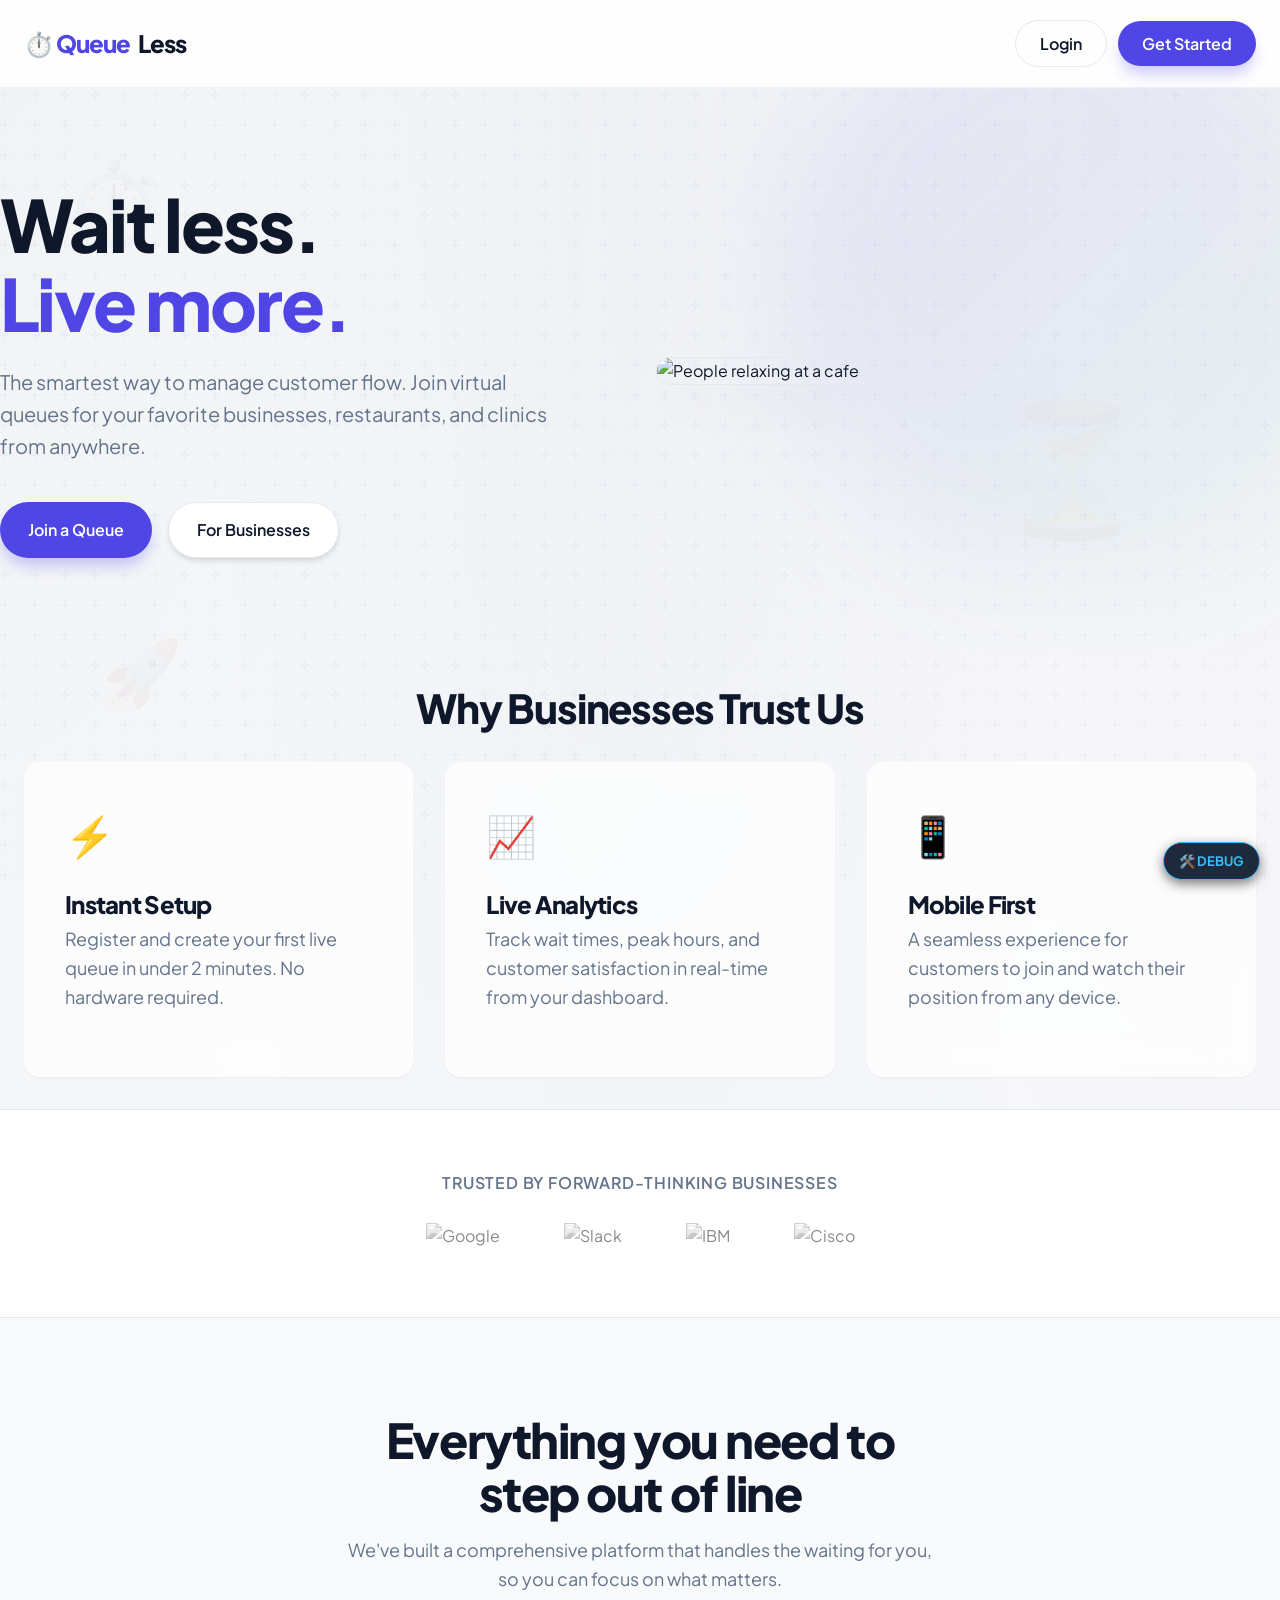
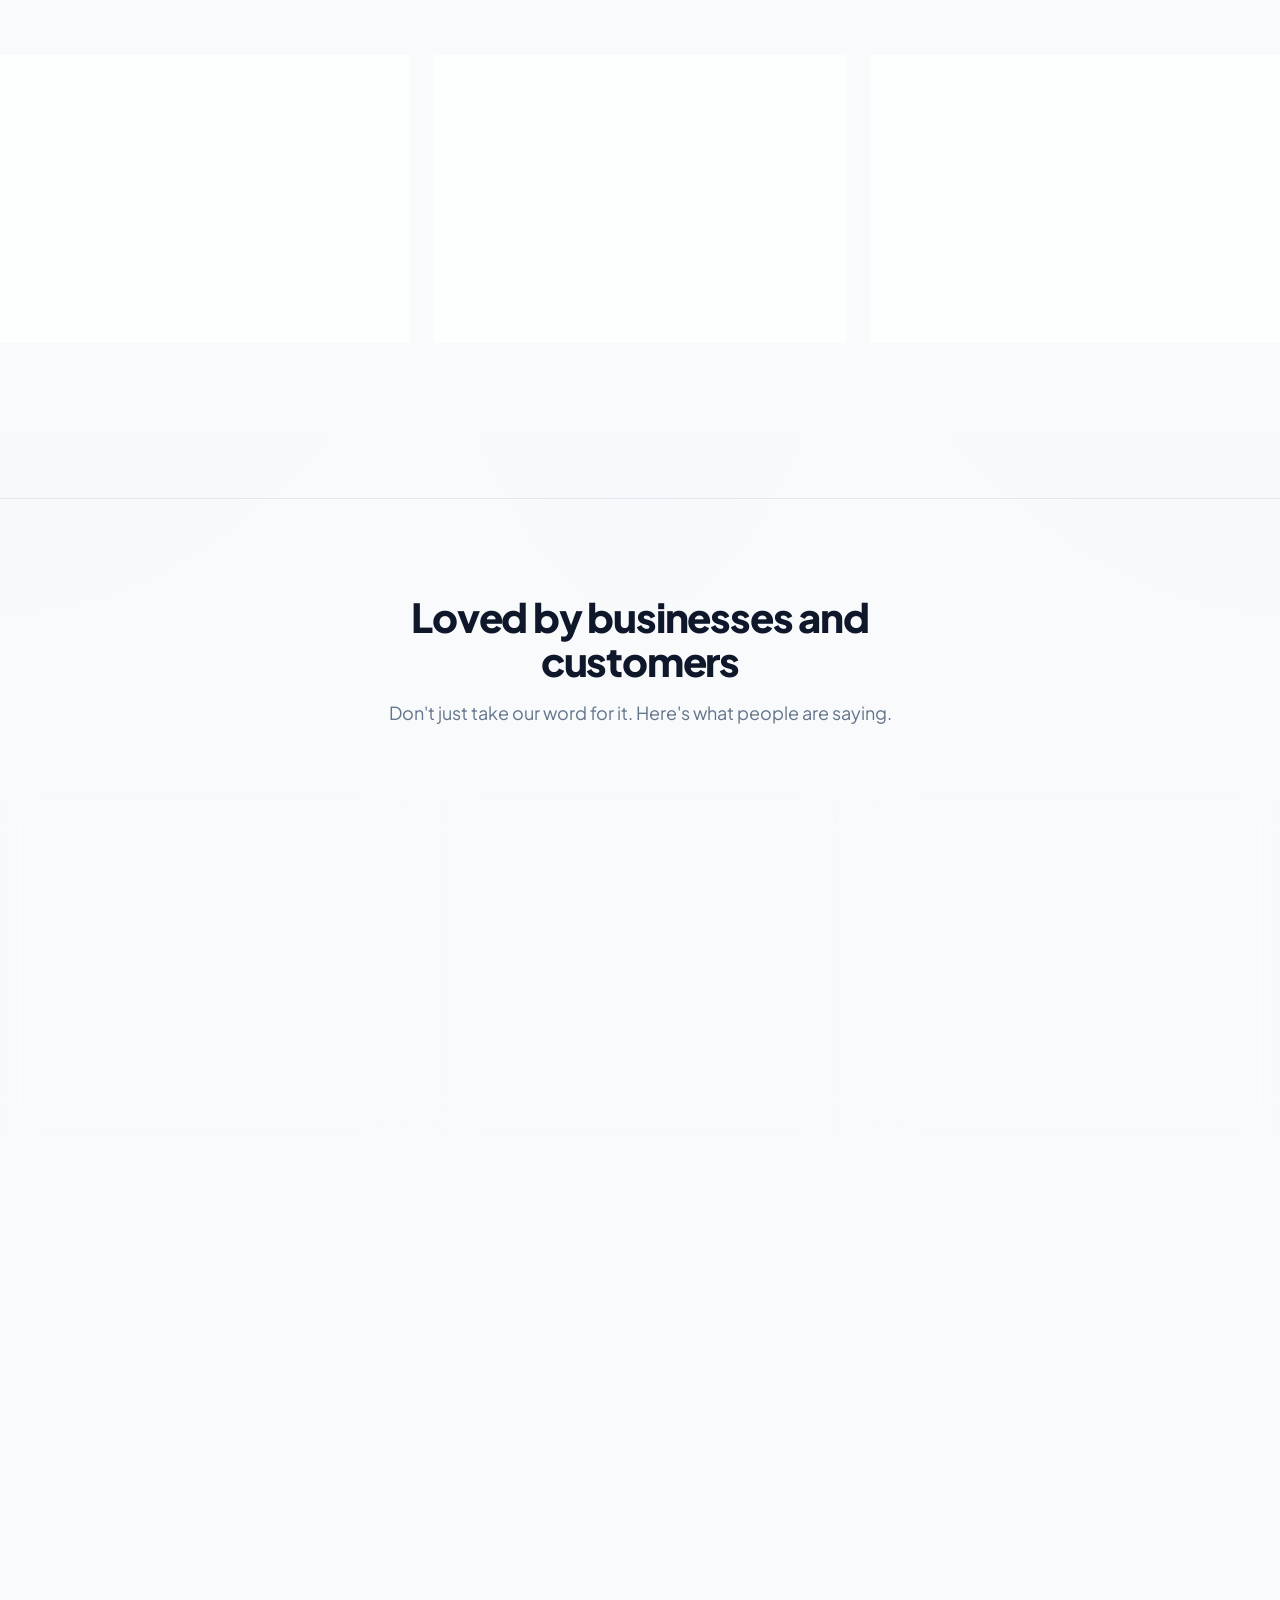
==== QueueLess/index.html @ 06813c3f "first commit" ====
<!DOCTYPE html>
<html lang="en">
<head>
    <meta charset="UTF-8">
    <meta name="viewport" content="width=device-width, initial-scale=1.0">
    <title>QueueLess - The Future of Waiting</title>
    <link rel="stylesheet" href="assets/css/style.css">
    <style>
        .hero {
            padding: 6rem 0;
            overflow: hidden;
            position: relative;
        }
        
        .hero-bg-shape {
            position: absolute;
            top: -100px;
            right: -100px;
            width: 600px;
            height: 600px;
            background: linear-gradient(135deg, rgba(79, 70, 229, 0.1) 0%, rgba(16, 185, 129, 0.05) 100%);
            border-radius: 50%;
            z-index: -1;
            filter: blur(60px);
        }

        .hero h1 {
            font-size: 4.5rem;
            margin-bottom: 1.5rem;
            color: #0f172a;
        }

        .hero h1 span {
            color: var(--primary);
        }

        .hero p {
            font-size: 1.25rem;
            color: var(--text-muted);
            margin-bottom: 2.5rem;
            max-width: 90%;
        }

        .hero-buttons {
            display: flex;
            gap: 1rem;
        }
        
        .hero-image {
            width: 100%;
            border-radius: 24px;
            box-shadow: 0 25px 50px -12px rgba(0, 0, 0, 0.15);
            border: 1px solid var(--border);
        }

        .logos-section {
            padding: 4rem 0;
            border-top: 1px solid var(--border);
            border-bottom: 1px solid var(--border);
            background: white;
            text-align: center;
        }

        .logos-grid {
            display: flex;
            justify-content: center;
            gap: 4rem;
            margin-top: 2rem;
            opacity: 0.5;
            filter: grayscale(100%);
        }

        .logos-grid img {
            height: 30px;
        }

        .features {
            padding: 6rem 0;
            background: var(--bg-main);
        }
        
        .feature-img {
            width: 100%;
            height: 200px;
            object-fit: cover;
            border-radius: 12px;
            margin-bottom: 1.5rem;
        }
    </style>
</head>
<body>
    <div class="app-layout">
        <header class="header">
            <div class="container nav">
                <a href="index.html" class="logo">⏱️ Queue<span>Less</span></a>
                <div class="nav-links" id="nav-actions">
                    <a href="login.html" class="btn btn-outline" style="margin-right: 0.5rem; padding: 0.6rem 1.5rem;">Login</a>
                    <a href="register.html" class="btn btn-primary" style="padding: 0.6rem 1.5rem;">Get Started</a>
                </div>
            </div>
        </header>

    <div style="position: absolute; top: 15%; left: 5%; font-size: 5rem; opacity: 0.05; z-index: -1;" class="float">⏱️</div>
    <div style="position: absolute; top: 40%; right: 10%; font-size: 8rem; opacity: 0.03; z-index: -1;" class="float delay-2">⏳</div>
    <div style="position: absolute; bottom: 20%; left: 8%; font-size: 4rem; opacity: 0.04; z-index: -1;" class="float delay-4">🚀</div>

        <main>
            <!-- Hero Section -->
            <section class="hero container mb-4 reveal">
                <div class="hero-bg-shape"></div>
                <div class="grid grid-2">
                    <div class="fade-up">
                        <h1>Wait less.<br><span>Live more.</span></h1>
                        <p>The smartest way to manage customer flow. Join virtual queues for your favorite businesses, restaurants, and clinics from anywhere.</p>
                        <div class="hero-buttons">
                            <a href="register.html?role=customer" class="btn btn-primary pulse-btn">Join a Queue</a>
                            <a href="register.html?role=business" class="btn btn-secondary">For Businesses</a>
                        </div>
                    </div>
                    <div class="fade-up delay-2">
                        <img src="https://images.unsplash.com/photo-1556742049-0cfed4f6a45d?ixlib=rb-4.0.3&auto=format&fit=crop&w=800&q=80" alt="People relaxing at a cafe" class="hero-image">
                    </div>
                </div>
            </section>

            <section class="container mb-4 reveal">
                <h2 class="text-center mb-4">Why Businesses Trust Us</h2>
                <div class="grid grid-3">
                    <div class="card fade-up delay-1">
                        <div style="font-size: 2.5rem; margin-bottom: 1.5rem;">⚡</div>
                        <h3>Instant Setup</h3>
                        <p>Register and create your first live queue in under 2 minutes. No hardware required.</p>
                    </div>
                    <div class="card fade-up delay-2">
                        <div style="font-size: 2.5rem; margin-bottom: 1.5rem;">📈</div>
                        <h3>Live Analytics</h3>
                        <p>Track wait times, peak hours, and customer satisfaction in real-time from your dashboard.</p>
                    </div>
                    <div class="card fade-up delay-3">
                        <div style="font-size: 2.5rem; margin-bottom: 1.5rem;">📱</div>
                        <h3>Mobile First</h3>
                        <p>A seamless experience for customers to join and watch their position from any device.</p>
                    </div>
                </div>
            </section>

            <!-- Trusted By Section -->
            <section class="logos-section reveal">
                <div class="container">
                    <h4 class="text-muted" style="font-weight: 600; text-transform: uppercase; letter-spacing: 0.05em; margin-bottom: 0;">Trusted by forward-thinking businesses</h4>
                    <div class="logos-grid">
                        <!-- Using placeholder svgs for logos -->
                        <img src="https://upload.wikimedia.org/wikipedia/commons/2/2f/Google_2015_logo.svg" alt="Google">
                        <img src="https://upload.wikimedia.org/wikipedia/commons/b/b9/Slack_Technologies_Logo.svg" alt="Slack">
                        <img src="https://upload.wikimedia.org/wikipedia/commons/5/51/IBM_logo.svg" alt="IBM">
                        <img src="https://upload.wikimedia.org/wikipedia/commons/0/08/Cisco_logo_blue_2016.svg" alt="Cisco">
                    </div>
                </div>
            </section>

            <!-- Features Section -->
            <section class="features container reveal">
                <div class="fade-up" style="text-align: center; max-width: 600px; margin: 0 auto 4rem;">
                    <h2 style="font-size: 3rem;">Everything you need to step out of line</h2>
                    <p>We've built a comprehensive platform that handles the waiting for you, so you can focus on what matters.</p>
                </div>
                
                <div class="grid grid-3">
                    <div class="card fade-up delay-1">
                        <img src="https://images.unsplash.com/photo-1512428559087-560fa5ceab42?ixlib=rb-4.0.3&auto=format&fit=crop&w=600&q=80" alt="Mobile App" class="feature-img">
                        <h3>Search & Join</h3>
                        <p class="text-muted" style="margin-bottom: 0;">Find nearby locations on the interactive map and join their virtual queue instantly from your smartphone.</p>
                    </div>
                    <div class="card fade-up delay-2">
                        <img src="https://images.unsplash.com/photo-1551288049-bebda4e38f71?ixlib=rb-4.0.3&auto=format&fit=crop&w=600&q=80" alt="Wait time dashboard" class="feature-img">
                        <h3>Monitor Wait Time</h3>
                        <p class="text-muted" style="margin-bottom: 0;">Our smart algorithm calculates your exact estimated wait time based on real-time business metrics.</p>
                    </div>
                    <div class="card fade-up delay-3">
                        <img src="https://images.unsplash.com/photo-1593642632823-8f785ba67e45?ixlib=rb-4.0.3&auto=format&fit=crop&w=600&q=80" alt="Notification" class="feature-img">
                        <h3>Get Notified</h3>
                        <p class="text-muted" style="margin-bottom: 0;">Receive instant alerts when your turn is approaching. Just show up when you're called.</p>
                    </div>
                </div>
            </section>

            <!-- Testimonials Section -->
            <section class="container reveal" style="padding: 6rem 0; border-top: 1px solid var(--border); margin-top: 4rem;">
                <div class="fade-up" style="text-align: center; max-width: 600px; margin: 0 auto 4rem;">
                    <h2 style="font-size: 2.5rem;">Loved by businesses and customers</h2>
                    <p class="text-muted">Don't just take our word for it. Here's what people are saying.</p>
                </div>
                <div class="grid grid-3">
                    <div class="card fade-up delay-1" style="background: var(--bg-main);">
                        <div style="color: #fbbf24; font-size: 1.25rem; margin-bottom: 1rem;">★★★★★</div>
                        <p style="font-style: italic; margin-bottom: 1.5rem;">"QueueLess completely transformed our clinic. Patients wait in their cars or at home instead of crowding our waiting room. It's safe, efficient, and everyone loves it."</p>
                        <div style="display: flex; align-items: center; gap: 1rem;">
                            <img src="https://images.unsplash.com/photo-1559839734-2b71ea197ec2?ixlib=rb-4.0.3&auto=format&fit=crop&w=100&q=80" alt="Sarah J." style="width: 40px; height: 40px; border-radius: 50%; object-fit: cover;">
                            <div>
                                <strong style="display: block; font-size: 0.9rem;">Dr. Sarah J.</strong>
                                <span class="text-muted" style="font-size: 0.8rem;">Clinic Director</span>
                            </div>
                        </div>
                    </div>
                    <div class="card fade-up delay-2" style="background: var(--bg-main);">
                        <div style="color: #fbbf24; font-size: 1.25rem; margin-bottom: 1rem;">★★★★★</div>
                        <p style="font-style: italic; margin-bottom: 1.5rem;">"As a customer, I hate waiting in lines. With this app, I joined the waitlist for my favorite brunch spot while I was still in bed. Walked right in 40 minutes later!"</p>
                        <div style="display: flex; align-items: center; gap: 1rem;">
                            <img src="https://images.unsplash.com/photo-1535713875002-d1d0cf377fde?ixlib=rb-4.0.3&auto=format&fit=crop&w=100&q=80" alt="Michael T." style="width: 40px; height: 40px; border-radius: 50%; object-fit: cover;">
                            <div>
                                <strong style="display: block; font-size: 0.9rem;">Michael T.</strong>
                                <span class="text-muted" style="font-size: 0.8rem;">Frequent Diner</span>
                            </div>
                        </div>
                    </div>
                    <div class="card fade-up delay-3" style="background: var(--bg-main);">
                        <div style="color: #fbbf24; font-size: 1.25rem; margin-bottom: 1rem;">★★★★★</div>
                        <p style="font-style: italic; margin-bottom: 1.5rem;">"Implementing the QueueLess system dropped our walk-away rate by 30%. Customers are happier, and my staff isn't stressed out managing a physical line."</p>
                        <div style="display: flex; align-items: center; gap: 1rem;">
                            <img src="https://images.unsplash.com/photo-1573496359142-b8d87734a5a2?ixlib=rb-4.0.3&auto=format&fit=crop&w=100&q=80" alt="Emily R." style="width: 40px; height: 40px; border-radius: 50%; object-fit: cover;">
                            <div>
                                <strong style="display: block; font-size: 0.9rem;">Emily R.</strong>
                                <span class="text-muted" style="font-size: 0.8rem;">Retail Manager</span>
                            </div>
                        </div>
                    </div>
                </div>
            </section>

            <!-- Bottom CTA -->
            <section class="container fade-up reveal" style="padding: 6rem 0;">
                <div class="card" style="background: linear-gradient(135deg, var(--primary) 0%, #312E81 100%); text-align: center; padding: 4rem 2rem; border: none;">
                    <h2 style="color: white; font-size: 2.5rem; margin-bottom: 1rem;">Ready to upgrade your waiting experience?</h2>
                    <p style="color: rgba(255,255,255,0.8); margin-bottom: 2rem; max-width: 500px; margin-left: auto; margin-right: auto;">Join thousands of businesses and customers who have already eliminated lines from their vocabulary.</p>
                    <div style="display: flex; justify-content: center; gap: 1rem; flex-wrap: wrap;">
                        <a href="register.html?role=business" class="btn" style="background: white; color: var(--primary); padding: 0.75rem 2rem; font-weight: 600;">Get Started for Free</a>
                        <a href="register.html?role=customer" class="btn btn-outline" style="border-color: rgba(255,255,255,0.3); color: white; padding: 0.75rem 2rem;">Join as a Customer</a>
                    </div>
                </div>
            </section>

        </main>
    </div>

    <script src="assets/js/main.js"></script>
    <script>
        document.addEventListener('DOMContentLoaded', () => {
            const user = getAuthUser();
            if (user) {
                let dashboardUrl = 'user_dashboard.html';
                if (user.role === 'business') dashboardUrl = 'business_dashboard.html';
                if (user.role === 'admin') dashboardUrl = 'admin_dashboard.html';
                
                document.getElementById('nav-actions').innerHTML = `
                    <span style="font-weight: 600; margin-right: 1.5rem; color: var(--text-muted);">Hi, ${user.name}</span>
                    <a href="${dashboardUrl}" class="btn btn-primary">Go to Dashboard</a>
                `;
            }
        });
    </script>
    <script>
        // Scroll Reveal Logic
        const observerOptions = { threshold: 0.05 }; // Lower threshold for better reliability
        const observer = new IntersectionObserver((entries) => {
            entries.forEach(entry => {
                if (entry.isIntersecting) {
                    entry.target.classList.add('active');
                }
            });
        }, observerOptions);

        document.querySelectorAll('.reveal').forEach(el => {
            observer.observe(el);
            // Immediate check if already in viewport
            const rect = el.getBoundingClientRect();
            if (rect.top < window.innerHeight && rect.bottom >= 0) {
                el.classList.add('active');
            }
        });
    </script>
</body>
</html>
---- QueueLess/assets/css/style.css ----
@import url('https://fonts.googleapis.com/css2?family=Plus+Jakarta+Sans:wght@400;500;600;700;800&display=swap');

:root {
  --primary: #4f46e5;
  --primary-hover: #4338ca;
  --secondary: #10b981;
  --bg-main: #f8fafc;
  --bg-card: #ffffff;
  --text-main: #0f172a;
  --text-muted: #64748b;
  --border: #e2e8f0;
  --shadow-sm: 0 1px 2px 0 rgba(0, 0, 0, 0.05);
  --shadow-md: 0 4px 6px -1px rgba(0, 0, 0, 0.1), 0 2px 4px -1px rgba(0, 0, 0, 0.06);
  --shadow-lg: 0 20px 40px -15px rgba(0,0,0,0.05);
  --shadow-hover: 0 25px 50px -12px rgba(79, 70, 229, 0.15);
  --radius: 16px;
}

* {
  margin: 0;
  padding: 0;
  box-sizing: border-box;
}

body {
  font-family: 'Plus Jakarta Sans', sans-serif;
  background-color: var(--bg-main);
  background-image: 
    radial-gradient(at 0% 0%, hsla(253,16%,7%,0.03) 0, transparent 50%), 
    radial-gradient(at 50% 0%, hsla(225,39%,30%,0.03) 0, transparent 50%), 
    radial-gradient(at 100% 0%, hsla(339,49%,30%,0.03) 0, transparent 50%);
  color: var(--text-main);
  line-height: 1.6;
  min-height: 100vh;
  overflow-x: hidden;
  -webkit-font-smoothing: antialiased;
}

body::before {
  content: '';
  position: fixed;
  top: 0; left: 0; width: 100%; height: 100%;
  background-image: url("data:image/svg+xml,%3Csvg width='60' height='60' viewBox='0 0 60 60' xmlns='http://www.w3.org/2000/svg'%3E%3Cg fill='none' fill-rule='evenodd'%3E%3Cg fill='%234f46e5' fill-opacity='0.03'%3E%3Cpath d='M36 34v-4h-2v4h-4v2h4v4h2v-4h4v-2h-4zm0-30V0h-2v4h-4v2h4v4h2V6h4V4h-4zM6 34v-4H4v4H0v2h4v4h2v-4h4v-2H6zM6 4V0H4v4H0v2h4v4h2V6h4V4H6z'/%3E%3C/g%3E%3C/g%3E%3C/svg%3E");
  z-index: -1;
  pointer-events: none;
}

.container {
  max-width: 1280px;
  margin: 0 auto;
  padding: 0 1.5rem;
}

/* Typography */
h1, h2, h3, h4 {
  font-weight: 800;
  line-height: 1.1;
  letter-spacing: -0.03em;
  color: var(--text-main);
}

h1 { font-size: 4rem; }
h2 { font-size: 2.5rem; margin-bottom: 1rem; }
h3 { font-size: 1.5rem; margin-bottom: 0.5rem; }
p { font-size: 1.125rem; color: var(--text-muted); margin-bottom: 1.5rem; }

/* Buttons */
.btn {
  display: inline-flex;
  align-items: center;
  justify-content: center;
  padding: 0.875rem 1.75rem;
  border-radius: 9999px;
  font-weight: 600;
  font-size: 1rem;
  cursor: pointer;
  transition: all 0.3s cubic-bezier(0.4, 0, 0.2, 1);
  border: none;
  text-decoration: none;
}

.btn-primary {
  background-color: var(--primary);
  color: white;
  box-shadow: 0 10px 15px -3px rgba(79, 70, 229, 0.3);
}

.btn-primary:hover {
  background-color: var(--primary-hover);
  transform: translateY(-2px);
  box-shadow: 0 15px 25px -5px rgba(79, 70, 229, 0.4);
}

.btn-secondary {
  background-color: white;
  color: var(--text-main);
  box-shadow: var(--shadow-md);
  border: 1px solid var(--border);
}

.btn-secondary:hover {
  transform: translateY(-2px);
  box-shadow: var(--shadow-lg);
  border-color: transparent;
}

.btn-outline {
  background-color: transparent;
  color: var(--text-main);
  border: 1px solid var(--border);
}

.btn-outline:hover {
  background-color: #f1f5f9;
}

.btn-danger {
  background-color: #fee2e2;
  color: #dc2626;
}
.btn-danger:hover {
  background-color: #fecaca;
}

/* Header */
.header {
  background: rgba(255, 255, 255, 0.9);
  backdrop-filter: blur(12px);
  border-bottom: 1px solid rgba(226, 232, 240, 0.6);
  padding: 1.25rem 0;
  position: sticky;
  top: 0;
  z-index: 50;
}

.nav {
  display: flex;
  justify-content: space-between;
  align-items: center;
}

.logo {
  font-size: 1.5rem;
  font-weight: 800;
  color: var(--primary);
  text-decoration: none;
  display: flex;
  align-items: center;
  gap: 0.5rem;
  letter-spacing: -0.04em;
  transition: transform 0.3s ease;
}

.logo:hover {
  transform: scale(1.05);
}

.logo span { color: var(--text-main); }

.badge {
  font-size: 0.7rem;
  background: var(--text-main);
  color: white;
  padding: 0.25rem 0.75rem;
  border-radius: 999px;
  margin-left: 0.5rem;
  font-weight: 700;
  letter-spacing: 0.05em;
  text-transform: uppercase;
  display: inline-flex;
  align-items: center;
  justify-content: center;
  line-height: 1;
  height: 22px;
}

/* Layout */
.app-layout {
  display: flex;
  flex-direction: column;
  min-height: 100vh;
}

.main-content {
  flex: 1;
  padding: 1rem 0 5rem;
}

/* Cards */
.card {
  background: rgba(255, 255, 255, 0.7);
  backdrop-filter: blur(16px);
  -webkit-backdrop-filter: blur(16px);
  border-radius: var(--radius);
  padding: 2.5rem;
  box-shadow: var(--shadow-sm);
  border: 1px solid rgba(255, 255, 255, 0.4);
  transition: all 0.5s cubic-bezier(0.23, 1, 0.32, 1);
  position: relative;
  overflow: hidden;
}

.card::after {
  content: '';
  position: absolute;
  top: 0; left: -100%;
  width: 100%; height: 100%;
  background: linear-gradient(90deg, transparent, rgba(255,255,255,0.4), transparent);
  transition: 0.5s;
}

.card:hover::after {
  left: 100%;
}

.card:hover {
  transform: translateY(-8px) scale(1.02);
  box-shadow: 0 40px 80px -20px rgba(79, 70, 229, 0.12);
  border-color: var(--primary);
}

/* Forms */
.form-group { margin-bottom: 1.5rem; }
.form-label {
  display: block;
  font-weight: 600;
  margin-bottom: 0.5rem;
  color: var(--text-main);
  font-size: 0.95rem;
}

.form-control {
  width: 100%;
  padding: 0.875rem 1.25rem;
  background: var(--bg-main);
  border: 1px solid var(--border);
  border-radius: 0.75rem;
  color: var(--text-main);
  font-family: inherit;
  font-size: 1rem;
  transition: all 0.2s ease;
}

.form-control:focus {
  outline: none;
  border-color: var(--primary);
  background: white;
  box-shadow: 0 0 0 4px rgba(79, 70, 229, 0.1);
}

/* Grid & Utils */
.grid { display: grid; gap: 2rem; }
@media(min-width: 768px) {
  .grid-2 { grid-template-columns: repeat(2, 1fr); align-items: center;}
  .grid-3 { grid-template-columns: repeat(3, 1fr); }
  .grid-4 { grid-template-columns: repeat(4, 1fr); }
}
@media(max-width: 767px) {
  /* Mobile adjustments */
  h1 { font-size: 2.5rem; }
  h2 { font-size: 2rem; }
  .hero { padding: 3rem 0; text-align: center; }
  .hero-buttons { justify-content: center; flex-direction: column; width: 100%; }
  .hero-buttons .btn { width: 100%; }
  .nav { flex-direction: column; gap: 1rem; }
  .nav-links { display: flex; flex-direction: column; width: 100%; gap: 0.5rem; }
  .nav-links .btn { width: 100%; }
  .logos-grid { flex-wrap: wrap; gap: 2rem; }
  table { display: block; overflow-x: auto; white-space: nowrap; }
}

.text-center { text-align: center; }
.mb-1 { margin-bottom: 0.5rem; }
.mb-2 { margin-bottom: 1rem; }
.mb-4 { margin-bottom: 2rem; }
.mt-4 { margin-top: 2rem; }
.text-muted { color: var(--text-muted); }

/* Modals */
.modal-overlay {
  position: fixed;
  top: 0; left: 0; right: 0; bottom: 0;
  background: rgba(15, 23, 42, 0.4);
  backdrop-filter: blur(8px);
  -webkit-backdrop-filter: blur(8px);
  z-index: 999;
  display: flex;
  align-items: center;
  justify-content: center;
  padding: 1rem;
  animation: fadeIn 0.2s ease-out;
}
.modal-content {
  background: white;
  border-radius: var(--radius);
  width: 100%;
  max-width: 500px;
  padding: 2.5rem;
  box-shadow: var(--shadow-hover);
  border: 1px solid var(--border);
  position: relative;
  animation: scaleIn 0.3s cubic-bezier(0.16, 1, 0.3, 1);
}

@keyframes fadeIn {
  from { opacity: 0; }
  to { opacity: 1; }
}
@keyframes scaleIn {
  from { opacity: 0; transform: scale(0.95) translateY(10px); }
  to { opacity: 1; transform: scale(1) translateY(0); }
}
.modal-close {
  position: absolute;
  top: 1.5rem; right: 1.5rem;
  background: none;
  border: none;
  font-size: 1.5rem;
  cursor: pointer;
  color: var(--text-muted);
  line-height: 1;
}

/* Animations - Premium Staggered Entrances */
.fade-up {
  animation: fadeUp 0.8s cubic-bezier(0.16, 1, 0.3, 1) forwards;
  opacity: 0;
  transform: translateY(30px);
}

@keyframes fadeUp {
  from {
    opacity: 0;
    transform: translateY(30px);
  }
  to {
    opacity: 1;
    transform: translateY(0);
  }
}

@keyframes pulse-glow {
  0% { box-shadow: 0 0 0 0 rgba(79, 70, 229, 0.4); }
  70% { box-shadow: 0 0 0 15px rgba(79, 70, 229, 0); }
  100% { box-shadow: 0 0 0 0 rgba(79, 70, 229, 0); }
}

@keyframes pulse-btn {
  0% { transform: scale(1); }
  50% { transform: scale(1.05); }
  100% { transform: scale(1); }
}

.pulse-glow { animation: pulse-glow 2s infinite; }
.pulse-btn { animation: pulse-btn 2s infinite ease-in-out; }
.delay-1 { animation-delay: 0.1s; }
.delay-2 { animation-delay: 0.2s; }
.delay-3 { animation-delay: 0.3s; }
.delay-4 { animation-delay: 0.4s; }

@keyframes float {
  0% { transform: translateY(0px); }
  50% { transform: translateY(-10px); }
  100% { transform: translateY(0px); }
}

.float {
  animation: float 6s ease-in-out infinite;
}

/* Luxury Scroller */
.reveal {
  opacity: 0;
  transform: translateY(30px);
  transition: all 0.8s cubic-bezier(0.16, 1, 0.3, 1);
}

.reveal.active {
  opacity: 1;
  transform: translateY(0);
}

/* Alerts */
.alert {
  padding: 1rem 1.5rem;
  border-radius: 0.75rem;
  margin-bottom: 1.5rem;
  font-weight: 600;
  font-size: 0.95rem;
  border-left: 4px solid;
}
.alert-error { background-color: #fef2f2; color: #991b1b; border-left-color: #ef4444; }
.alert-success { background-color: #f0fdf4; color: #166534; border-left-color: #22c55e; }
.hidden { display: none !important; }

/* Tables */
table { width: 100%; border-collapse: collapse; margin-top: 1rem; }
th, td { padding: 1.25rem 1rem; text-align: left; border-bottom: 1px solid var(--border); }
th { color: var(--text-muted); font-size: 0.85rem; text-transform: uppercase; font-weight: 700; letter-spacing: 0.05em; }

/* Map iframe wrapper */
.map-container {
  border-radius: 12px;
  overflow: hidden;
  margin-top: 1.5rem;
  box-shadow: var(--shadow-md);
  border: 1px solid var(--border);
  line-height: 0;
  width: 100%;
}
.map-container iframe {
  width: 100%;
  height: 250px;
  border: none;
}

/* Fancy Queue Circle */
.queue-circle {
  width: 180px;
  height: 180px;
  border-radius: 50%;
  border: 6px solid var(--bg-main);
  background: white;
  display: flex;
  flex-direction: column;
  align-items: center;
  justify-content: center;
  margin: 0 auto 2rem;
  box-shadow: var(--shadow-lg), inset 0 0 20px rgba(0,0,0,0.02);
  position: relative;
}

.queue-circle::before {
  content: '';
  position: absolute;
  top: -12px; left: -12px; right: -12px; bottom: -12px;
  border-radius: 50%;
  border: 2px dashed rgba(79, 70, 229, 0.3);
  animation: spin 20s linear infinite;
}

@keyframes spin {
  100% { transform: rotate(360deg); }
}

.queue-number {
  font-size: 4.5rem;
  font-weight: 800;
  color: var(--primary);
  line-height: 1;
}

.queue-label {
  font-size: 0.85rem;
  text-transform: uppercase;
  letter-spacing: 0.1em;
  font-weight: 700;
  color: var(--text-muted);
  margin-top: 0.5rem;
}
/* Filter Pills */
.filter-container {
  margin-bottom: 2rem;
  overflow-x: auto;
  padding-bottom: 0.5rem;
  -ms-overflow-style: none;
  scrollbar-width: none;
}
.filter-container::-webkit-scrollbar {
  display: none;
}
.filter-pills {
  display: flex;
  gap: 0.75rem;
  white-space: nowrap;
}
.filter-pill {
  padding: 0.6rem 1.25rem;
  border-radius: 999px;
  background: white;
  border: 1px solid var(--border);
  color: var(--text-muted);
  font-weight: 600;
  font-size: 0.9rem;
  cursor: pointer;
  transition: all 0.2s ease;
  user-select: none;
}
.filter-pill:hover {
  border-color: var(--primary);
  color: var(--primary);
  background: rgba(79, 70, 229, 0.02);
}
.filter-pill.active {
  background: var(--primary);
  color: white;
  border-color: var(--primary);
  box-shadow: 0 4px 12px rgba(79, 70, 229, 0.2);
}
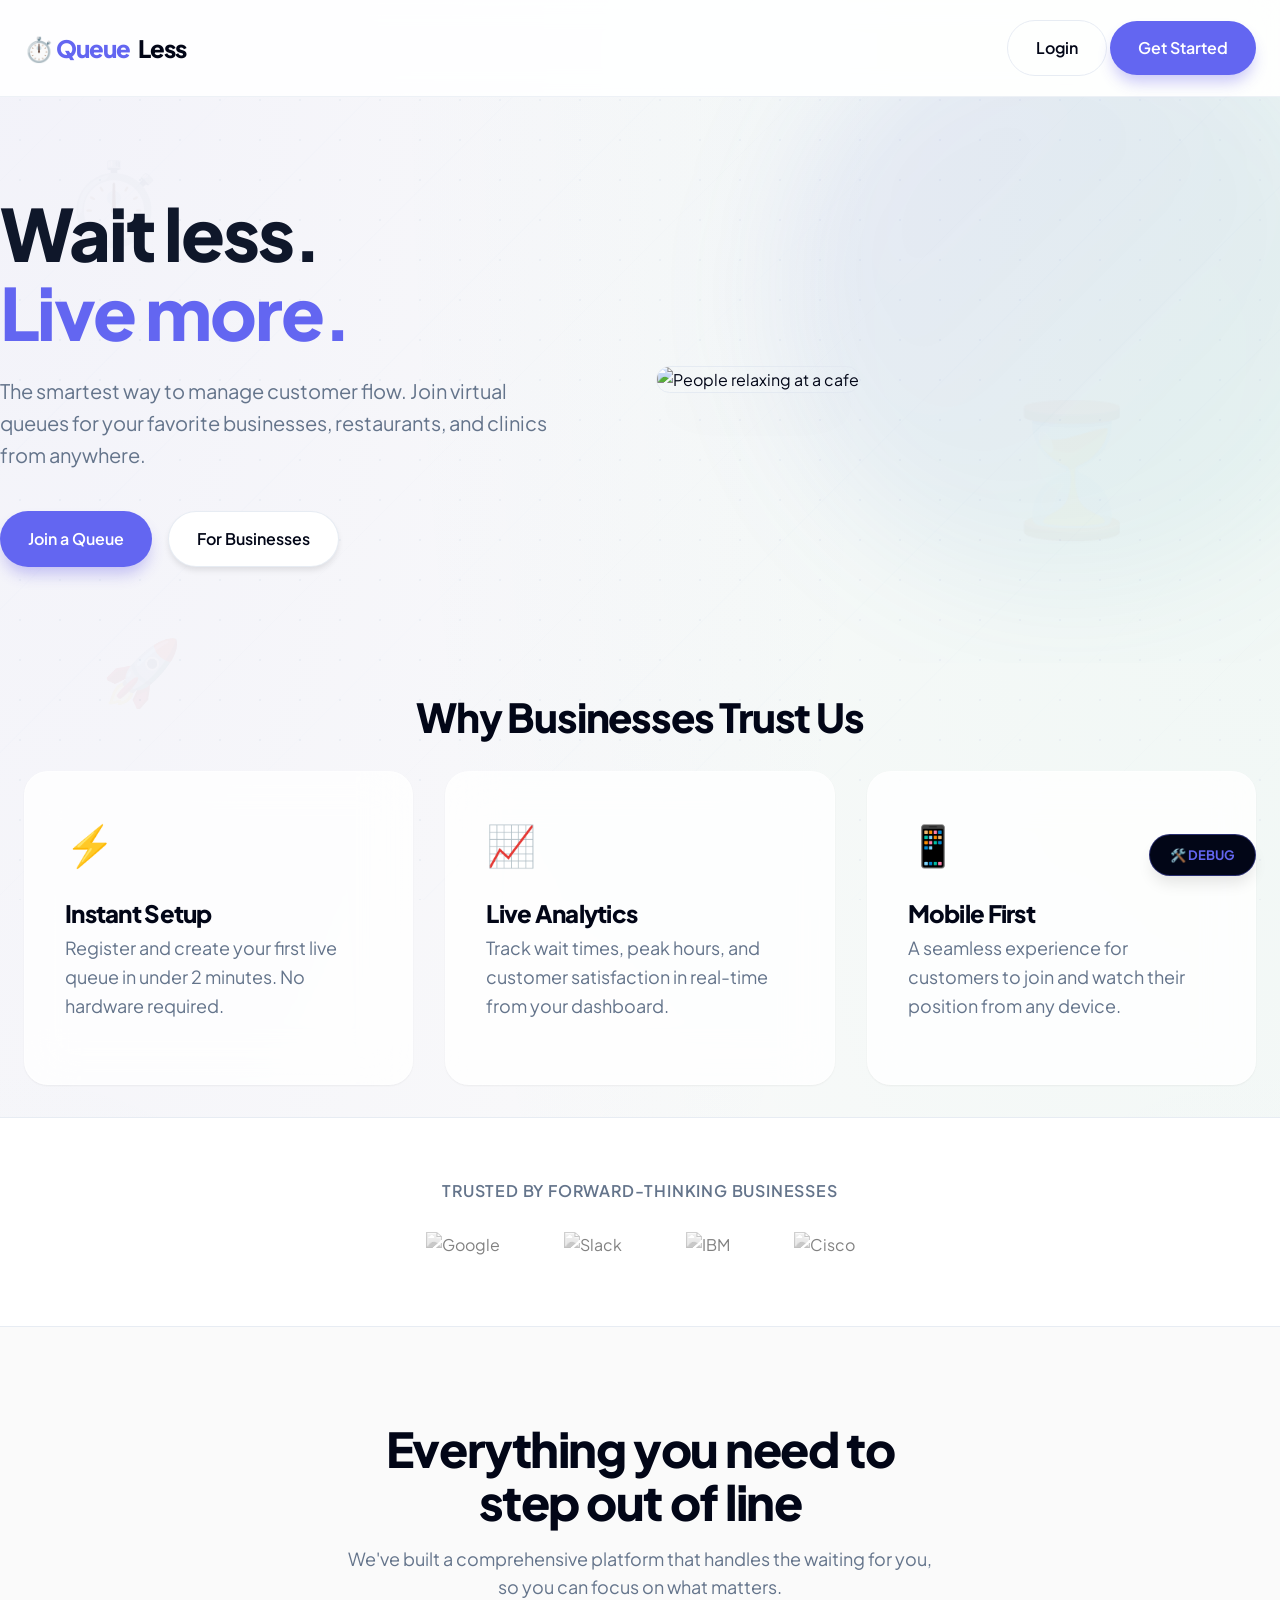
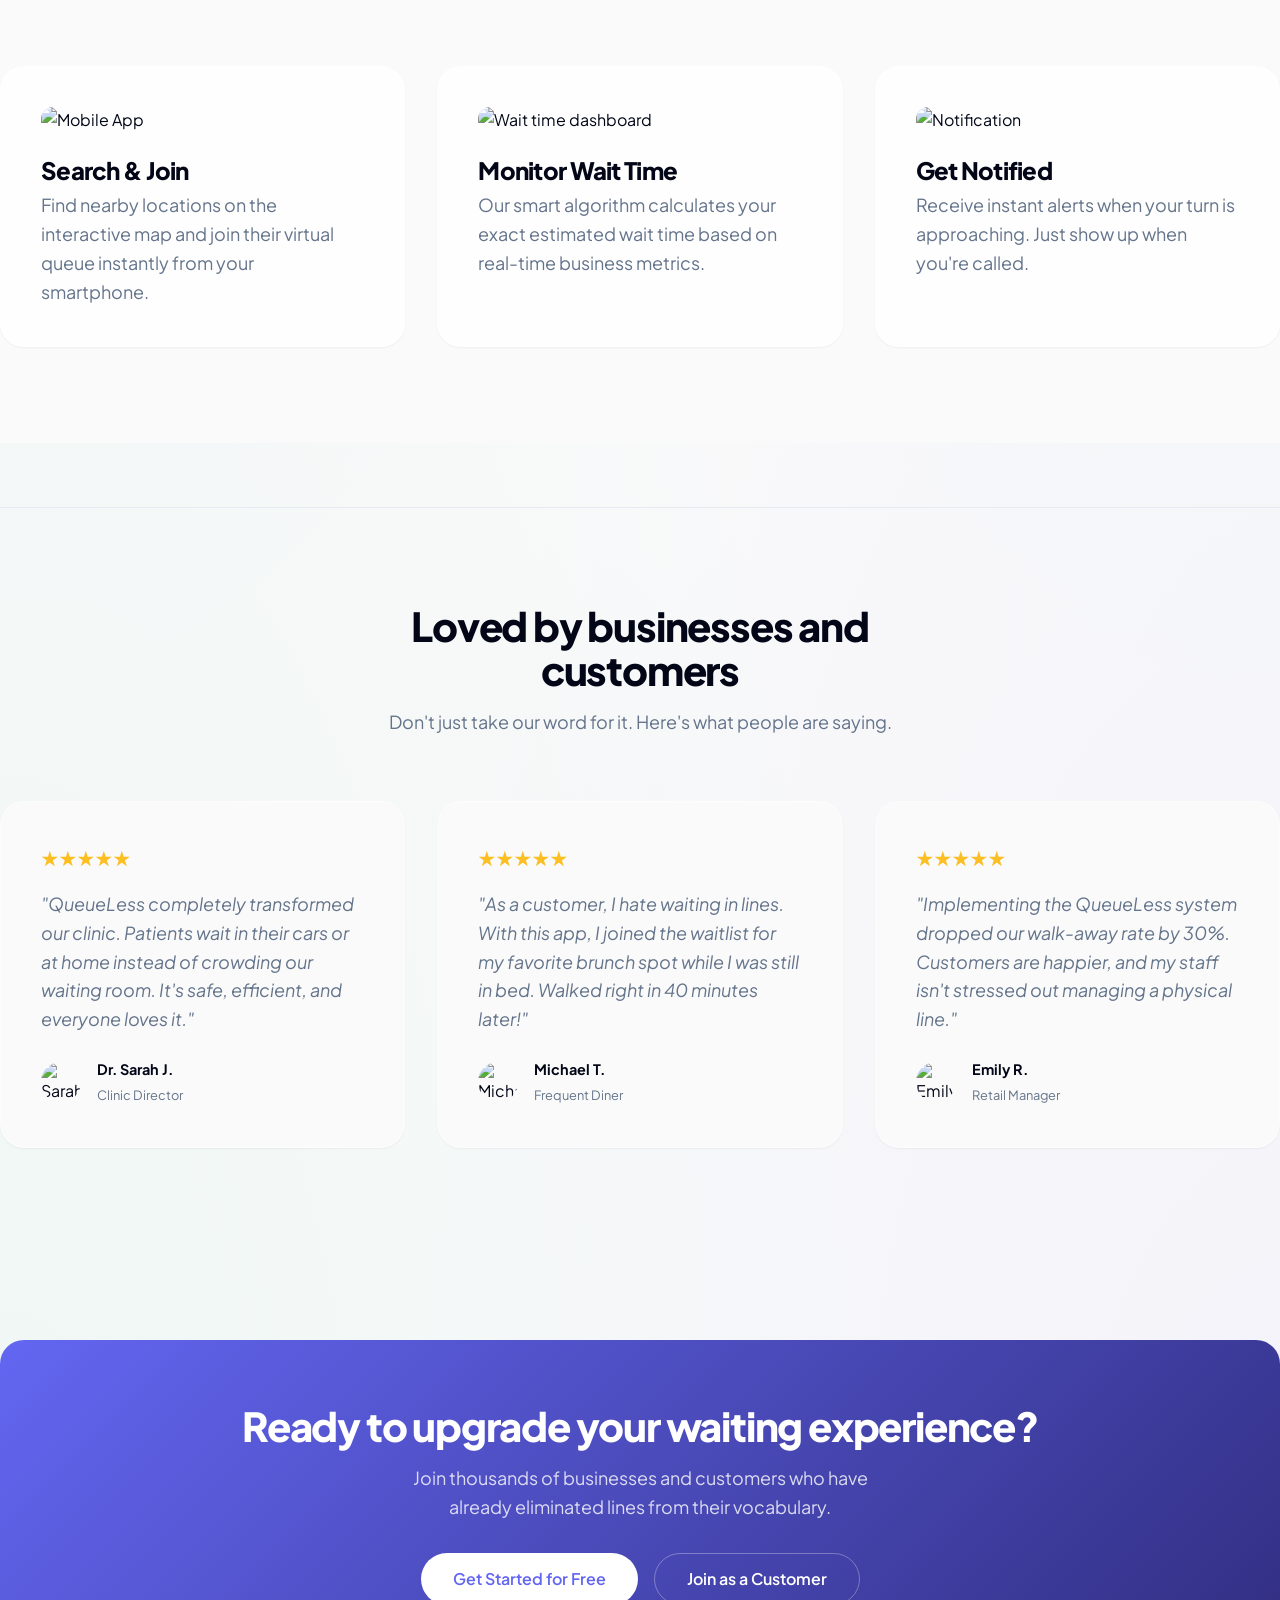
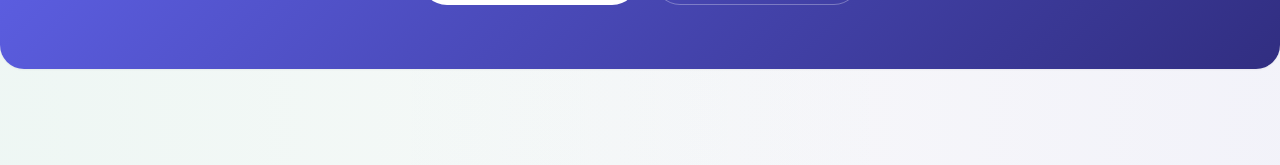
==== commit c13ee720: "second commit" ====
--- a/QueueLess/index.html
+++ b/QueueLess/index.html
@@ -94,8 +94,8 @@
             <div class="container nav">
                 <a href="index.html" class="logo">⏱️ Queue<span>Less</span></a>
                 <div class="nav-links" id="nav-actions">
-                    <a href="login.html" class="btn btn-outline" style="margin-right: 0.5rem; padding: 0.6rem 1.5rem;">Login</a>
-                    <a href="register.html" class="btn btn-primary" style="padding: 0.6rem 1.5rem;">Get Started</a>
+                    <a href="login.html" class="btn btn-outline">Login</a>
+                    <a href="register.html" class="btn btn-primary">Get Started</a>
                 </div>
             </div>
         </header>
@@ -105,7 +105,6 @@
     <div style="position: absolute; bottom: 20%; left: 8%; font-size: 4rem; opacity: 0.04; z-index: -1;" class="float delay-4">🚀</div>
 
         <main>
-            <!-- Hero Section -->
             <section class="hero container mb-4 reveal">
                 <div class="hero-bg-shape"></div>
                 <div class="grid grid-2">
@@ -144,7 +143,6 @@
                 </div>
             </section>
 
-            <!-- Trusted By Section -->
             <section class="logos-section reveal">
                 <div class="container">
                     <h4 class="text-muted" style="font-weight: 600; text-transform: uppercase; letter-spacing: 0.05em; margin-bottom: 0;">Trusted by forward-thinking businesses</h4>
@@ -158,7 +156,6 @@
                 </div>
             </section>
 
-            <!-- Features Section -->
             <section class="features container reveal">
                 <div class="fade-up" style="text-align: center; max-width: 600px; margin: 0 auto 4rem;">
                     <h2 style="font-size: 3rem;">Everything you need to step out of line</h2>
@@ -184,7 +181,6 @@
                 </div>
             </section>
 
-            <!-- Testimonials Section -->
             <section class="container reveal" style="padding: 6rem 0; border-top: 1px solid var(--border); margin-top: 4rem;">
                 <div class="fade-up" style="text-align: center; max-width: 600px; margin: 0 auto 4rem;">
                     <h2 style="font-size: 2.5rem;">Loved by businesses and customers</h2>
@@ -227,8 +223,7 @@
                 </div>
             </section>
 
-            <!-- Bottom CTA -->
-            <section class="container fade-up reveal" style="padding: 6rem 0;">
+            <section class="container reveal" style="padding: 6rem 0;">
                 <div class="card" style="background: linear-gradient(135deg, var(--primary) 0%, #312E81 100%); text-align: center; padding: 4rem 2rem; border: none;">
                     <h2 style="color: white; font-size: 2.5rem; margin-bottom: 1rem;">Ready to upgrade your waiting experience?</h2>
                     <p style="color: rgba(255,255,255,0.8); margin-bottom: 2rem; max-width: 500px; margin-left: auto; margin-right: auto;">Join thousands of businesses and customers who have already eliminated lines from their vocabulary.</p>
--- a/QueueLess/assets/css/style.css
+++ b/QueueLess/assets/css/style.css
@@ -1,19 +1,19 @@
 @import url('https://fonts.googleapis.com/css2?family=Plus+Jakarta+Sans:wght@400;500;600;700;800&display=swap');
 
 :root {
-  --primary: #4f46e5;
-  --primary-hover: #4338ca;
+  --primary: #6366f1;
+  --primary-hover: #4f46e5;
   --secondary: #10b981;
-  --bg-main: #f8fafc;
-  --bg-card: #ffffff;
-  --text-main: #0f172a;
+  --bg-main: #fafafa;
+  --bg-card: rgba(255, 255, 255, 0.8);
+  --text-main: #020617;
   --text-muted: #64748b;
-  --border: #e2e8f0;
+  --border: rgba(226, 232, 240, 0.8);
   --shadow-sm: 0 1px 2px 0 rgba(0, 0, 0, 0.05);
-  --shadow-md: 0 4px 6px -1px rgba(0, 0, 0, 0.1), 0 2px 4px -1px rgba(0, 0, 0, 0.06);
-  --shadow-lg: 0 20px 40px -15px rgba(0,0,0,0.05);
-  --shadow-hover: 0 25px 50px -12px rgba(79, 70, 229, 0.15);
-  --radius: 16px;
+  --shadow-md: 0 4px 6px -1px rgba(0, 0, 0, 0.1);
+  --shadow-lg: 0 20px 25px -5px rgba(0, 0, 0, 0.05);
+  --shadow-premium: 0 40px 80px -20px rgba(99, 102, 241, 0.15);
+  --radius: 24px;
 }
 
 * {
@@ -26,9 +26,10 @@
   font-family: 'Plus Jakarta Sans', sans-serif;
   background-color: var(--bg-main);
   background-image: 
-    radial-gradient(at 0% 0%, hsla(253,16%,7%,0.03) 0, transparent 50%), 
-    radial-gradient(at 50% 0%, hsla(225,39%,30%,0.03) 0, transparent 50%), 
-    radial-gradient(at 100% 0%, hsla(339,49%,30%,0.03) 0, transparent 50%);
+    radial-gradient(at 0% 0%, rgba(99, 102, 241, 0.05) 0px, transparent 50%),
+    radial-gradient(at 100% 0%, rgba(16, 185, 129, 0.05) 0px, transparent 50%),
+    radial-gradient(at 100% 100%, rgba(99, 102, 241, 0.05) 0px, transparent 50%),
+    radial-gradient(at 0% 100%, rgba(16, 185, 129, 0.05) 0px, transparent 50%);
   color: var(--text-main);
   line-height: 1.6;
   min-height: 100vh;
@@ -39,10 +40,14 @@
 body::before {
   content: '';
   position: fixed;
-  top: 0; left: 0; width: 100%; height: 100%;
-  background-image: url("data:image/svg+xml,%3Csvg width='60' height='60' viewBox='0 0 60 60' xmlns='http://www.w3.org/2000/svg'%3E%3Cg fill='none' fill-rule='evenodd'%3E%3Cg fill='%234f46e5' fill-opacity='0.03'%3E%3Cpath d='M36 34v-4h-2v4h-4v2h4v4h2v-4h4v-2h-4zm0-30V0h-2v4h-4v2h4v4h2V6h4V4h-4zM6 34v-4H4v4H0v2h4v4h2v-4h4v-2H6zM6 4V0H4v4H0v2h4v4h2V6h4V4H6z'/%3E%3C/g%3E%3C/g%3E%3C/svg%3E");
+  inset: 0;
+  background-image: 
+    radial-gradient(var(--border) 1px, transparent 1px),
+    repeating-linear-gradient(-45deg, transparent, transparent 100px, rgba(226, 232, 240, 0.1) 100px, rgba(226, 232, 240, 0.1) 101px);
+  background-size: 40px 40px, 100% 100%;
   z-index: -1;
   pointer-events: none;
+  opacity: 0.6;
 }
 
 .container {
@@ -186,36 +191,23 @@
   padding: 1rem 0 5rem;
 }
 
-/* Cards */
+/* Component Architecture */
 .card {
-  background: rgba(255, 255, 255, 0.7);
-  backdrop-filter: blur(16px);
-  -webkit-backdrop-filter: blur(16px);
+  background: var(--bg-card);
+  backdrop-filter: blur(24px);
+  -webkit-backdrop-filter: blur(24px);
   border-radius: var(--radius);
   padding: 2.5rem;
   box-shadow: var(--shadow-sm);
   border: 1px solid rgba(255, 255, 255, 0.4);
-  transition: all 0.5s cubic-bezier(0.23, 1, 0.32, 1);
+  transition: all 0.6s cubic-bezier(0.16, 1, 0.3, 1);
   position: relative;
   overflow: hidden;
 }
 
-.card::after {
-  content: '';
-  position: absolute;
-  top: 0; left: -100%;
-  width: 100%; height: 100%;
-  background: linear-gradient(90deg, transparent, rgba(255,255,255,0.4), transparent);
-  transition: 0.5s;
-}
-
-.card:hover::after {
-  left: 100%;
-}
-
 .card:hover {
-  transform: translateY(-8px) scale(1.02);
-  box-shadow: 0 40px 80px -20px rgba(79, 70, 229, 0.12);
+  transform: translateY(-12px);
+  box-shadow: var(--shadow-premium);
   border-color: var(--primary);
 }
 
@@ -321,7 +313,7 @@
   line-height: 1;
 }
 
-/* Animations - Premium Staggered Entrances */
+/* Animation Suite */
 .fade-up {
   animation: fadeUp 0.8s cubic-bezier(0.16, 1, 0.3, 1) forwards;
   opacity: 0;
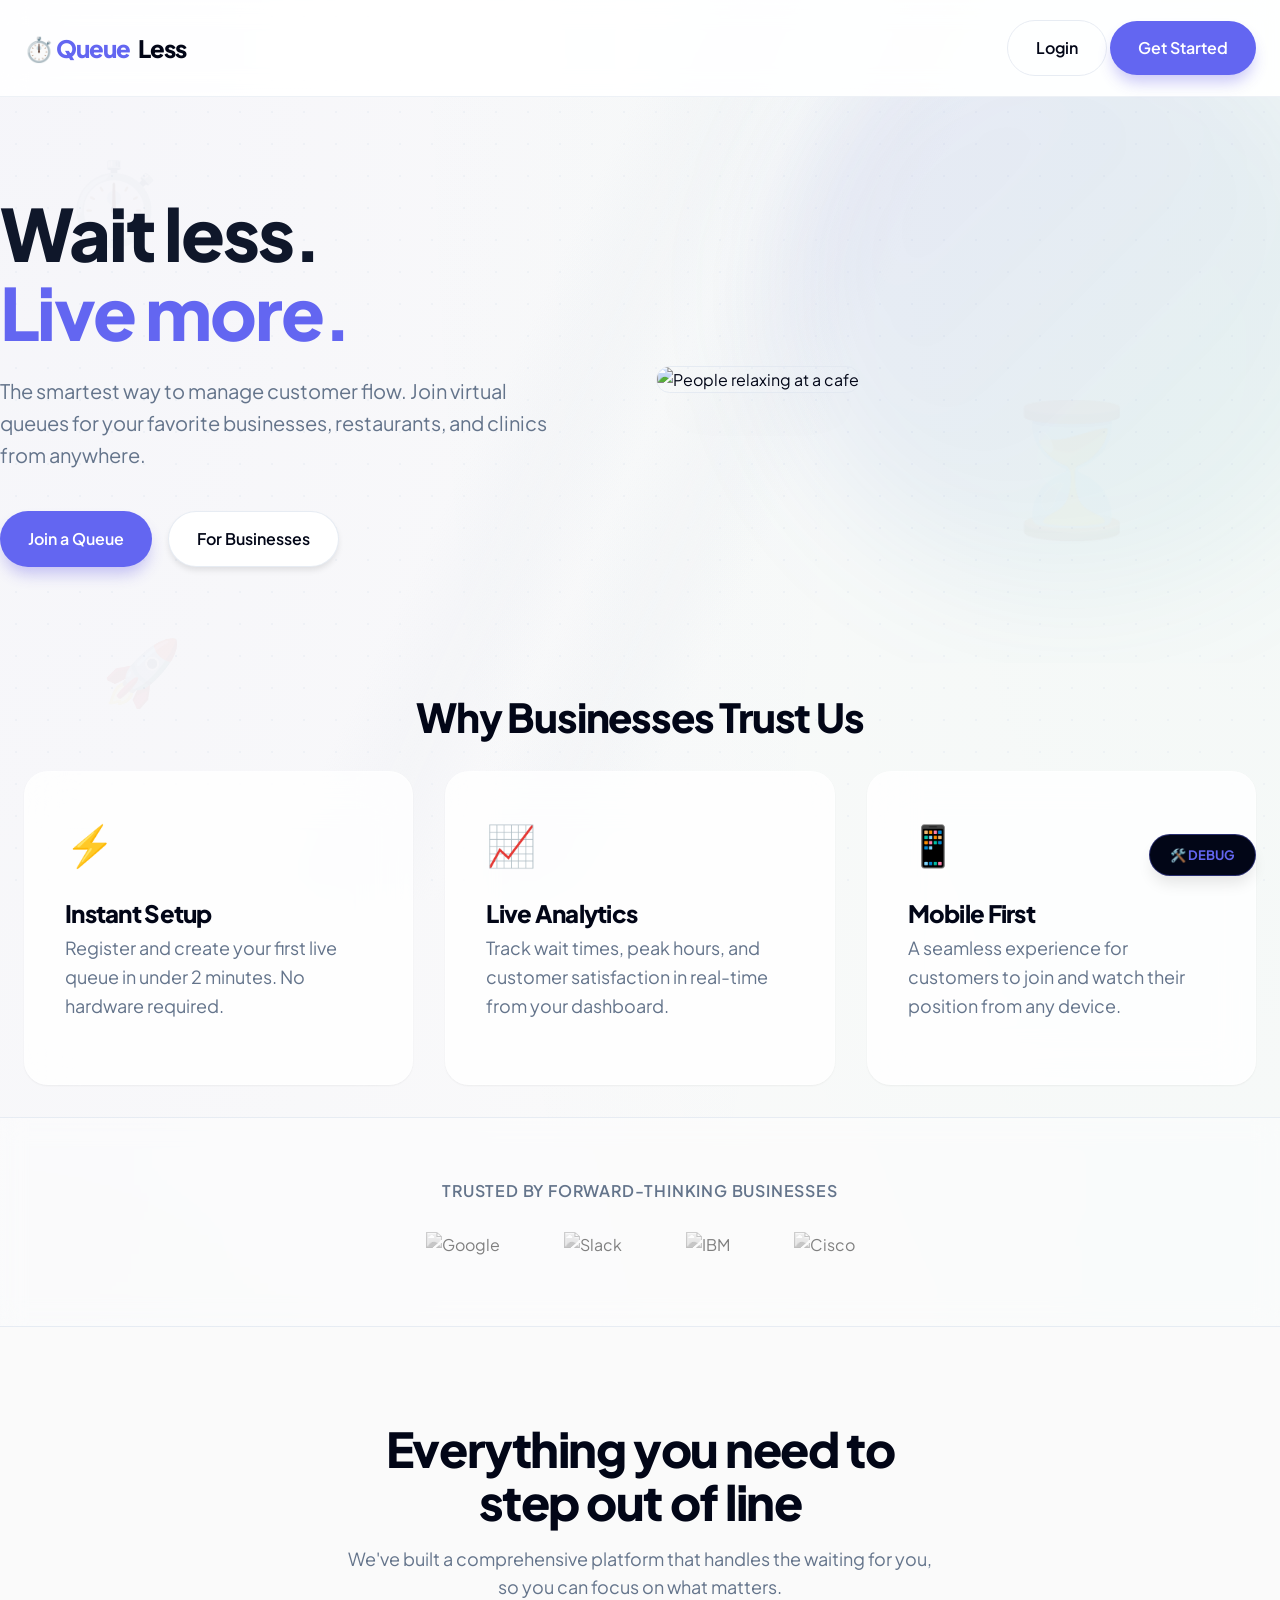
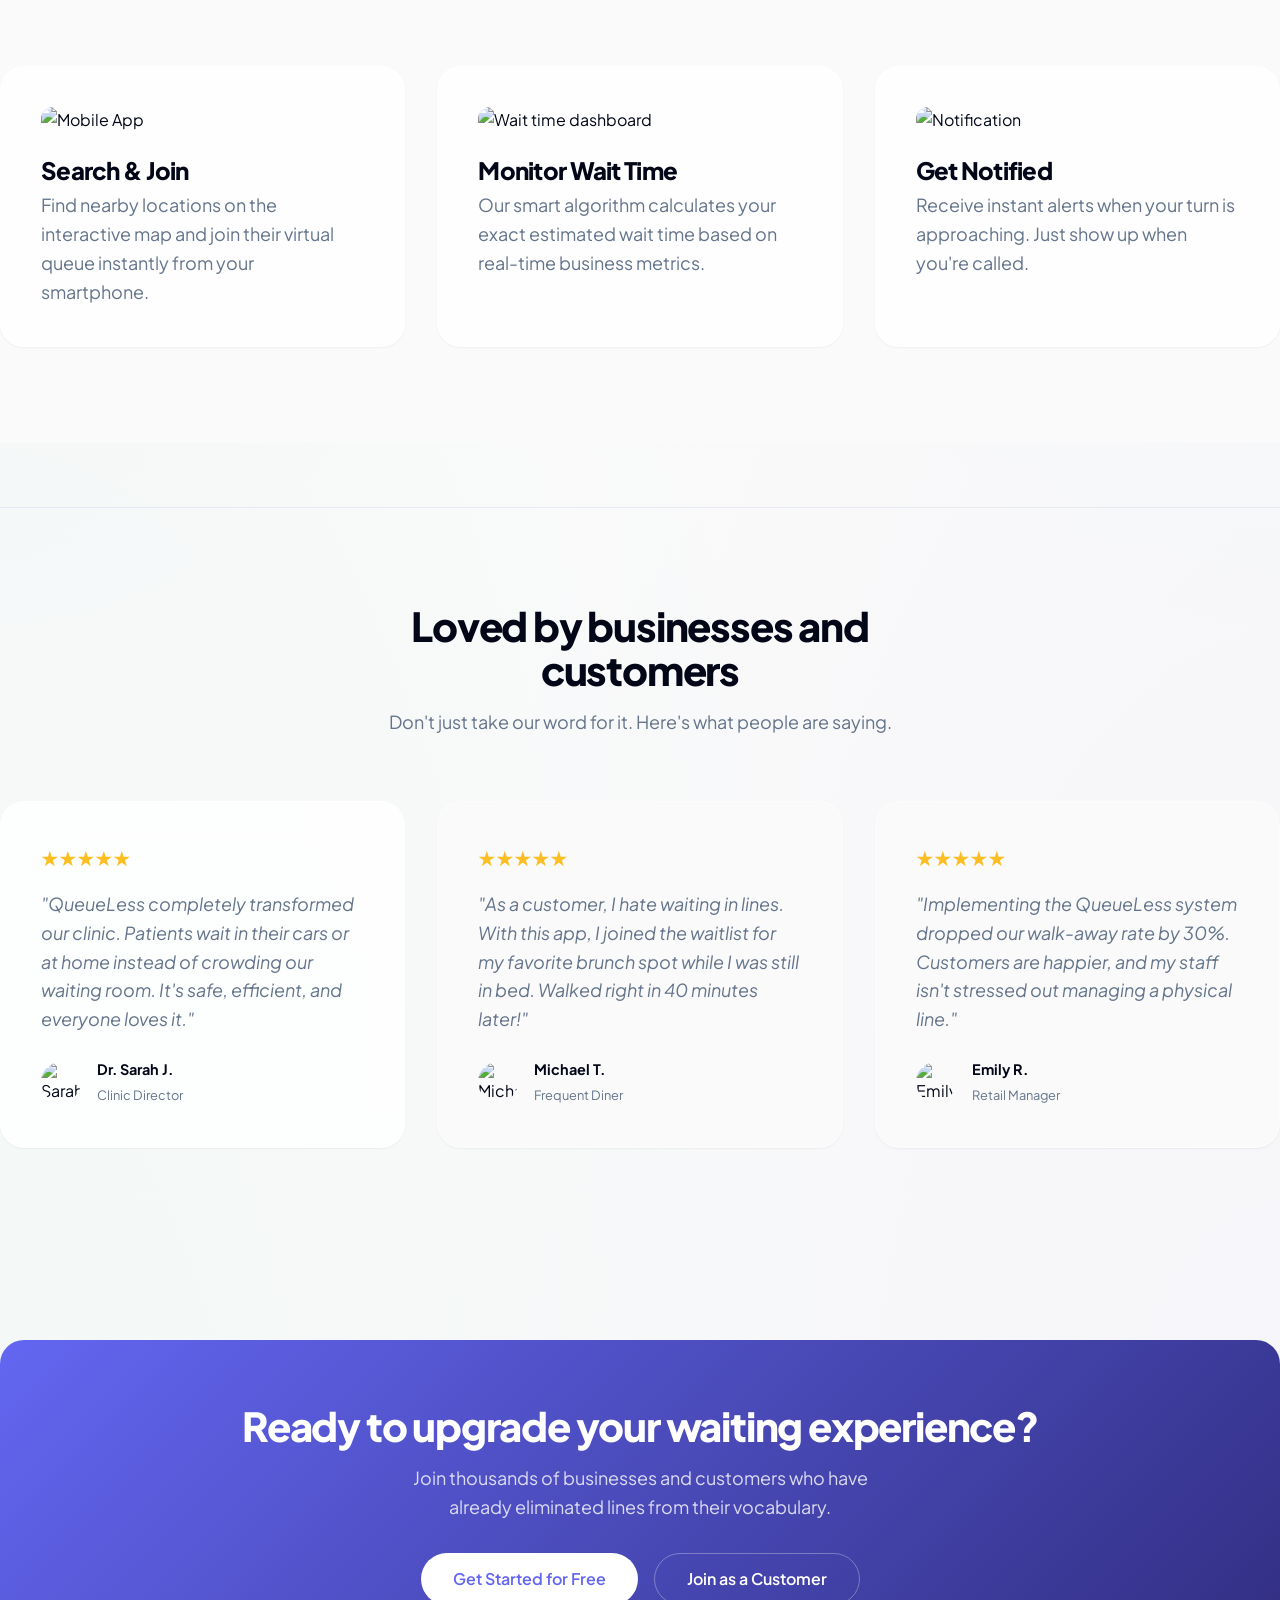
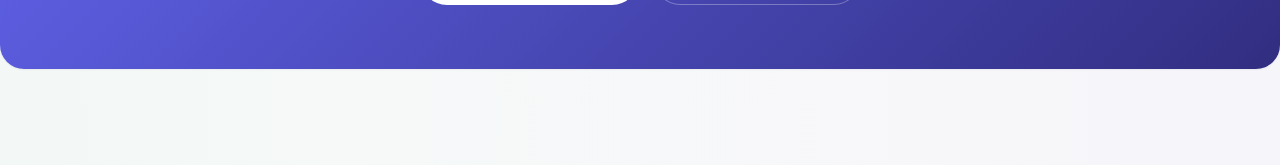
==== commit de72ee59: "third commit" ====
--- a/QueueLess/index.html
+++ b/QueueLess/index.html
@@ -4,7 +4,7 @@
     <meta charset="UTF-8">
     <meta name="viewport" content="width=device-width, initial-scale=1.0">
     <title>QueueLess - The Future of Waiting</title>
-    <link rel="stylesheet" href="assets/css/style.css">
+    <link rel="stylesheet" href="assets/css/style.css?v=1.4">
     <style>
         .hero {
             padding: 6rem 0;
@@ -57,7 +57,9 @@
             padding: 4rem 0;
             border-top: 1px solid var(--border);
             border-bottom: 1px solid var(--border);
-            background: white;
+            background: rgba(255, 255, 255, 0.4);
+            backdrop-filter: blur(12px);
+            -webkit-backdrop-filter: blur(12px);
             text-align: center;
         }
 
@@ -187,7 +189,7 @@
                     <p class="text-muted">Don't just take our word for it. Here's what people are saying.</p>
                 </div>
                 <div class="grid grid-3">
-                    <div class="card fade-up delay-1" style="background: var(--bg-main);">
+                    <div class="card fade-up delay-1">
                         <div style="color: #fbbf24; font-size: 1.25rem; margin-bottom: 1rem;">★★★★★</div>
                         <p style="font-style: italic; margin-bottom: 1.5rem;">"QueueLess completely transformed our clinic. Patients wait in their cars or at home instead of crowding our waiting room. It's safe, efficient, and everyone loves it."</p>
                         <div style="display: flex; align-items: center; gap: 1rem;">
--- a/QueueLess/assets/css/style.css
+++ b/QueueLess/assets/css/style.css
@@ -26,10 +26,10 @@
   font-family: 'Plus Jakarta Sans', sans-serif;
   background-color: var(--bg-main);
   background-image: 
-    radial-gradient(at 0% 0%, rgba(99, 102, 241, 0.05) 0px, transparent 50%),
-    radial-gradient(at 100% 0%, rgba(16, 185, 129, 0.05) 0px, transparent 50%),
-    radial-gradient(at 100% 100%, rgba(99, 102, 241, 0.05) 0px, transparent 50%),
-    radial-gradient(at 0% 100%, rgba(16, 185, 129, 0.05) 0px, transparent 50%);
+    radial-gradient(at 0% 0%, rgba(99, 102, 241, 0.03) 0px, transparent 50%),
+    radial-gradient(at 100% 0%, rgba(16, 185, 129, 0.03) 0px, transparent 50%),
+    radial-gradient(at 100% 100%, rgba(99, 102, 241, 0.03) 0px, transparent 50%),
+    radial-gradient(at 0% 100%, rgba(16, 185, 129, 0.03) 0px, transparent 50%);
   color: var(--text-main);
   line-height: 1.6;
   min-height: 100vh;
@@ -43,11 +43,11 @@
   inset: 0;
   background-image: 
     radial-gradient(var(--border) 1px, transparent 1px),
-    repeating-linear-gradient(-45deg, transparent, transparent 100px, rgba(226, 232, 240, 0.1) 100px, rgba(226, 232, 240, 0.1) 101px);
-  background-size: 40px 40px, 100% 100%;
+    linear-gradient(115deg, transparent 40%, rgba(226, 232, 240, 0.3) 45%, transparent 50%, rgba(226, 232, 240, 0.3) 55%, transparent 60%);
+  background-size: 32px 32px, 100% 100%;
   z-index: -1;
   pointer-events: none;
-  opacity: 0.6;
+  opacity: 0.5;
 }
 
 .container {
